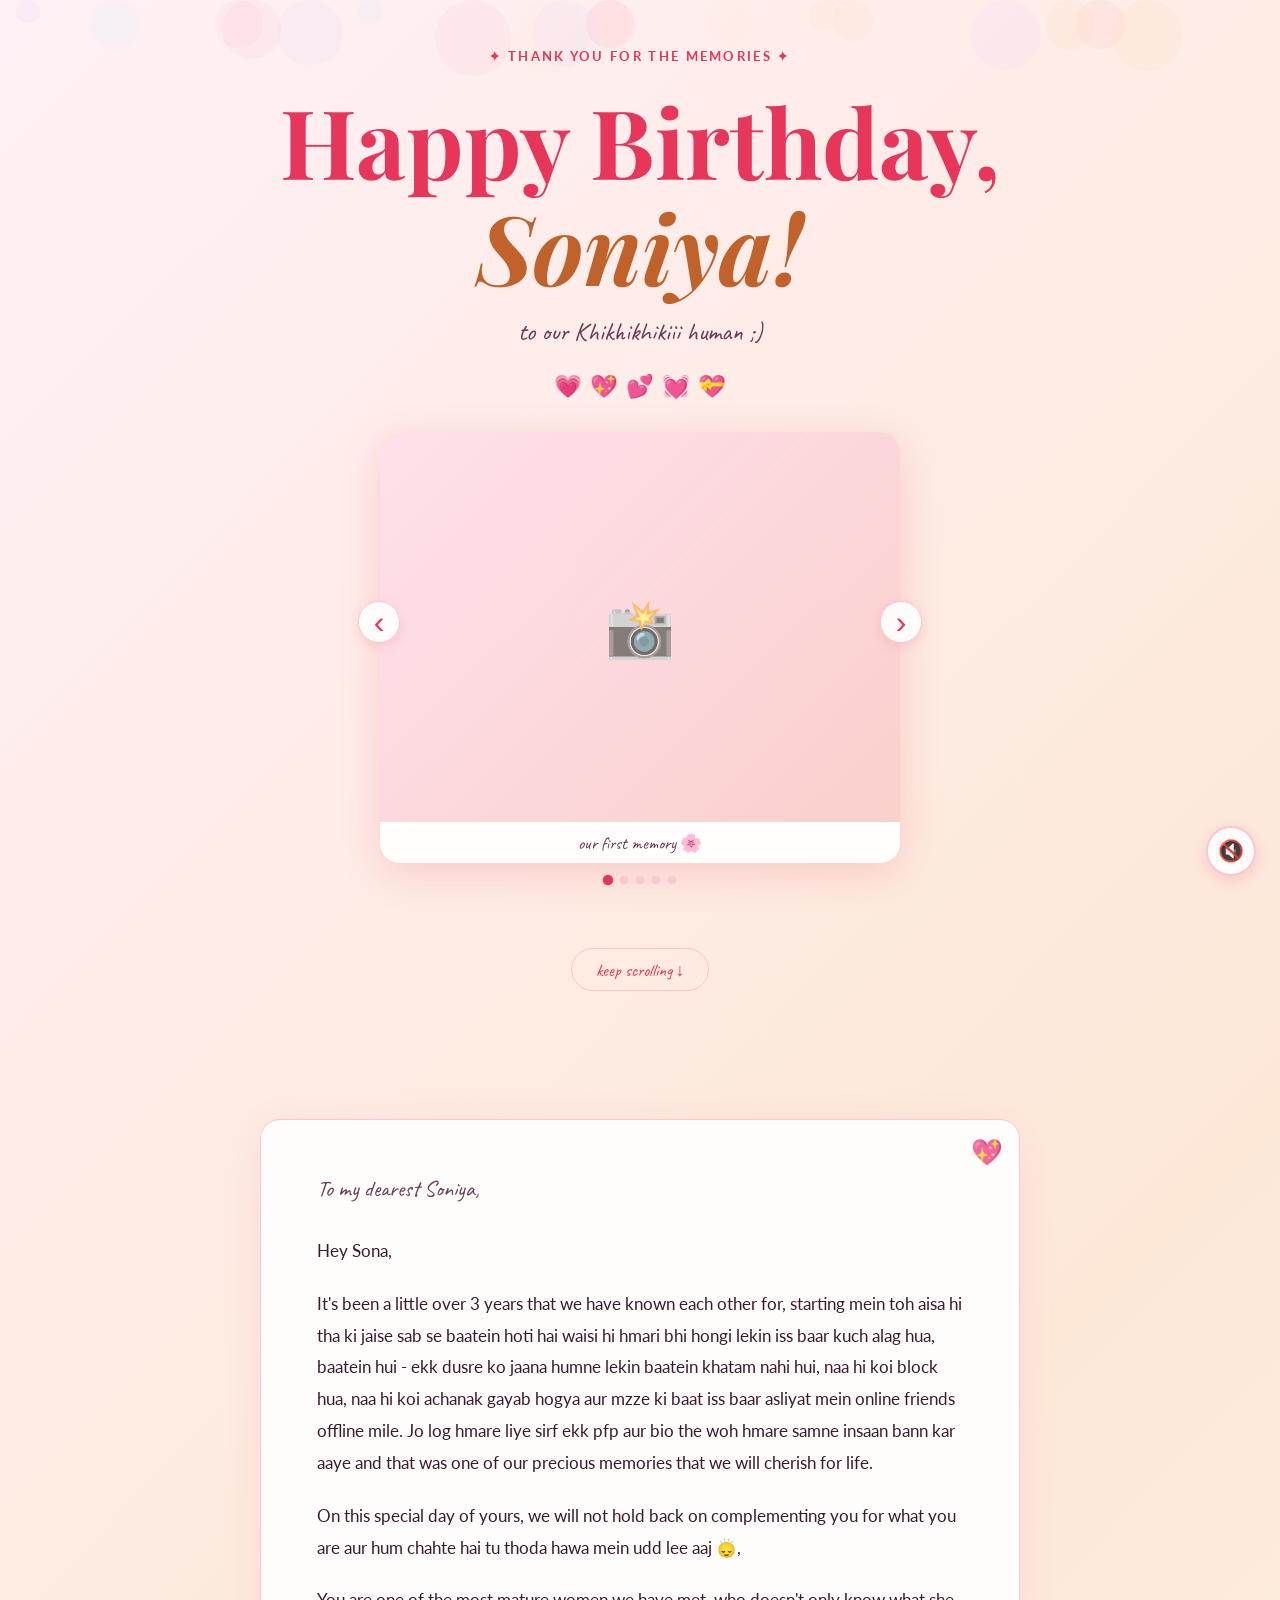
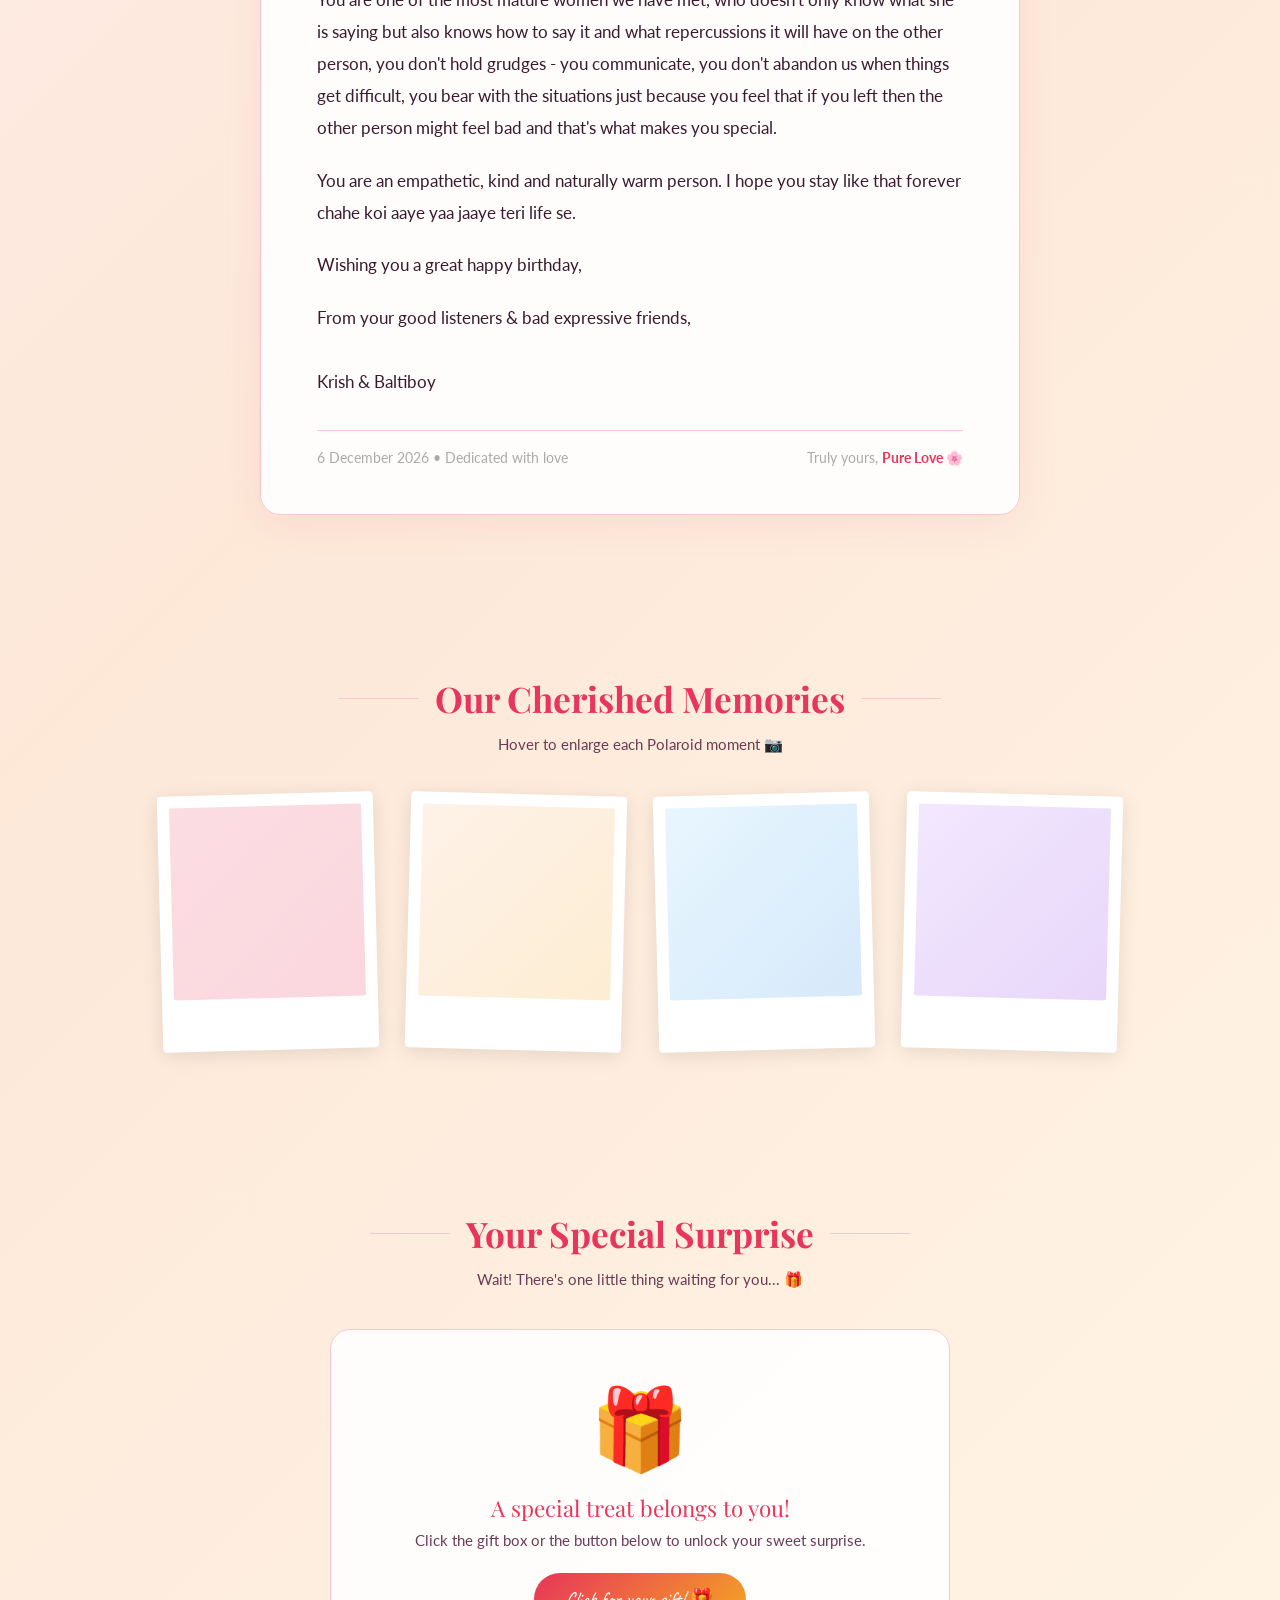
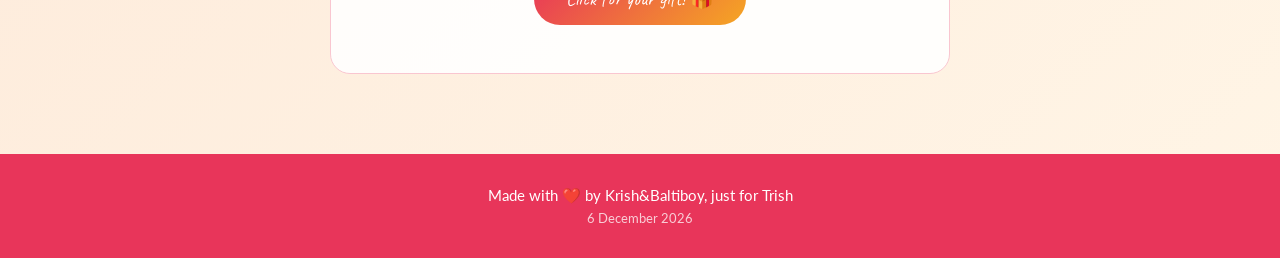
==== birthday-website/index.html @ 28d5ae19 "Successfully added birthday-website project files" ====
<!DOCTYPE html>
<html lang="en">
<head>
  <meta charset="UTF-8" />
  <meta name="viewport" content="width=device-width, initial-scale=1.0"/>
  <title>Happy Birthday, Soniya! 🎂</title>
  <link rel="stylesheet" href="style.css" />
  <link href="https://fonts.googleapis.com/css2?family=Playfair+Display:ital,wght@0,400;0,700;1,400&family=Lato:wght@300;400;700&family=Caveat:wght@400;600&display=swap" rel="stylesheet">
</head>
<body>

  <!-- Audio players -->
  <audio id="normalMusic" loop>
    <source src="https://www.bensound.com/bensound-music/bensound-romantic.mp3" type="audio/mpeg">
  </audio>
  <audio id="bdayMusic" loop>
    <source src="https://www.soundhelix.com/examples/mp3/SoundHelix-Song-1.mp3" type="audio/mpeg">
  </audio>

  <!-- Music toggle button -->
  <button class="music-btn" id="musicBtn" onclick="toggleMusic()">🔇</button>

  <!-- Floating background elements -->
  <div class="bg-floaters" id="bgFloaters"></div>

  <!-- COUNTDOWN / BIRTHDAY BANNER -->
  <div id="countdownBanner" class="countdown-banner">
    <div id="countdownInner"></div>
  </div>

  <!-- HERO SECTION -->
  <section id="hero">
    <div class="sparkles" id="sparkles"></div>
    <p class="eyebrow" id="heroEyebrow">✦ wishing you the happiest day ✦</p>
    <h1 id="heroTitle">Happy Birthday,<br><span class="name">Soniya!</span></h1>
    <p class="tagline" id="heroTagline">to our Khikhikhikiii human ;)</p>
    <div class="hearts-row" id="heartsRow"></div>

    <!-- PHOTO CAROUSEL -->
    <div class="carousel-wrapper">
      <button class="carousel-arrow left" onclick="moveCarousel(-1)">&#8249;</button>
      <div class="carousel-track-outer">
        <div class="carousel-track" id="carouselTrack">
          <div class="carousel-slide">
            <div class="carousel-photo cp1">📸</div>
            <p class="carousel-caption">our first memory 🌸</p>
          </div>
          <div class="carousel-slide">
            <div class="carousel-photo cp2">📸</div>
            <p class="carousel-caption">laughing together ✨</p>
          </div>
          <div class="carousel-slide">
            <div class="carousel-photo cp3">📸</div>
            <p class="carousel-caption">always smiling 💫</p>
          </div>
          <div class="carousel-slide">
            <div class="carousel-photo cp4">📸</div>
            <p class="carousel-caption">sweet moments 🎂</p>
          </div>
          <div class="carousel-slide">
            <div class="carousel-photo cp5">📸</div>
            <p class="carousel-caption">my favorite human 💖</p>
          </div>
        </div>
      </div>
      <button class="carousel-arrow right" onclick="moveCarousel(1)">&#8250;</button>
      <div class="carousel-dots" id="carouselDots"></div>
    </div>

    <a href="#letter" class="scroll-btn">keep scrolling ↓</a>
  </section>

  <!-- LETTER SECTION -->
  <section id="letter">
    <div class="letter-card">
      <span class="letter-heart">💖</span>
      <div class="letter-inner">
        <p class="salutation">To my dearest Soniya,</p>
        <p>Hey Sona,</p>
        <p>It's been a little over 3 years that we have known each other for, starting mein toh aisa hi tha ki jaise sab se baatein hoti hai waisi hi hmari bhi hongi lekin iss baar kuch alag hua, baatein hui - ekk dusre ko jaana humne lekin baatein khatam nahi hui, naa hi koi block hua, naa hi koi achanak gayab hogya aur mzze ki baat iss baar asliyat mein online friends offline mile. Jo log hmare liye sirf ekk pfp aur bio the woh hmare samne insaan bann kar aaye and that was one of our precious memories that we will cherish for life.</p>
        <p>On this special day of yours, we will not hold back on complementing you for what you are aur hum chahte hai tu thoda hawa mein udd lee aaj 🙂‍↕️,</p>
        <p>You are one of the most mature women we have met, who doesn't only know what she is saying but also knows how to say it and what repercussions it will have on the other person, you don't hold grudges - you communicate, you don't abandon us when things get difficult, you bear with the situations just because you feel that if you left then the other person might feel bad and that's what makes you special.</p>
        <p>You are an empathetic, kind and naturally warm person. I hope you stay like that forever chahe koi aaye yaa jaaye teri life se.</p>
        <p>Wishing you a great happy birthday,</p>
        <p>From your good listeners & bad expressive friends,</p>
        <p class="sign-off">Krish & Baltiboy</p>
      </div>
      <div class="letter-footer">
        <span class="letter-date" id="letterDate"></span>
        <span class="letter-brand">Truly yours, <strong>Pure Love 🌸</strong></span>
      </div>
    </div>
  </section>

  <!-- MEMORIES SECTION -->
  <section id="memories">
    <div class="section-header">
      <span class="line"></span>
      <h2>Our Cherished Memories</h2>
      <span class="line"></span>
    </div>
    <p class="section-sub">Hover to enlarge each Polaroid moment 📷</p>
    <div class="polaroid-grid">
      <div class="polaroid">
        <div class="polaroid-photo ph1"></div>
      </div>
      <div class="polaroid">
        <div class="polaroid-photo ph2"></div>
      </div>
      <div class="polaroid">
        <div class="polaroid-photo ph3"></div>
      </div>
      <div class="polaroid">
        <div class="polaroid-photo ph4"></div>
      </div>
    </div>
  </section>

  <!-- SURPRISE SECTION -->
  <section id="surprise">
    <div class="section-header">
      <span class="line"></span>
      <h2>Your Special Surprise</h2>
      <span class="line"></span>
    </div>
    <p class="section-sub">Wait! There's one little thing waiting for you... 🎁</p>

    <div class="gift-box-wrapper" id="giftWrapper">
      <div class="gift-front" id="giftFront">
        <div class="gift-icon" onclick="revealGift()">🎁</div>
        <p class="gift-title">A special treat belongs to you!</p>
        <p class="gift-hint">Click the gift box or the button below to unlock your sweet surprise.</p>
        <button class="gift-btn" onclick="revealGift()">Click for your gift! 🎁</button>
      </div>

      <div class="gift-reveal" id="giftReveal">
        <div class="confetti-burst" id="confettiBurst"></div>
        <p class="reveal-title">Ta-Da! Go treat yourself! 🎉</p>
        <p class="reveal-sub">Here is a little sweet treat. Go grab your favorite double chocolate cookie or a special latte today!</p>

        <!-- IMAGE FOR GIFT SURPRISE -->
        <div class="note-wrapper">
          <img class="gift-display-image" src="images/image.png" alt="Birthday surprise gift" />
        </div>

        <button class="fold-btn" onclick="foldBack()">Fold surprise back ↩</button>
      </div>
    </div>
  </section>

  <!-- FOOTER -->
  <footer>
    <p>Made with ❤️ by Krish&Baltiboy, just for Trish</p>
    <p class="footer-date" id="footerDate"></p>
  </footer>

  <script src="script.js"></script>
</body>
</html>
---- birthday-website/style.css ----
*, *::before, *::after { margin: 0; padding: 0; box-sizing: border-box; }

:root {
  --pink: #e8355a;
  --pink-light: #f9c6d0;
  --pink-pale: #fff0f5;
  --peach: #fde8d8;
  --gold: #f5a623;
  --text-dark: #3a1a2e;
  --text-mid: #6b3a55;
  --white: #ffffff;
  --gradient-bg: linear-gradient(135deg, #fff0f5 0%, #fde8d8 50%, #fff5e6 100%);
}

html { scroll-behavior: smooth; }

body {
  font-family: 'Lato', sans-serif;
  background: var(--gradient-bg);
  color: var(--text-dark);
  overflow-x: hidden;
}

/* Birthday mode — extra sparkle background */
body.is-bday {
  background: linear-gradient(135deg, #ffe0ec 0%, #ffd6c8 50%, #fff0d6 100%);
}

/* ── MUSIC BUTTON ── */
.music-btn {
  position: fixed;
  bottom: 1.5rem;
  right: 1.5rem;
  z-index: 1000;
  width: 50px; height: 50px;
  border-radius: 50%;
  border: 2px solid var(--pink-light);
  background: rgba(255,255,255,0.9);
  font-size: 1.3rem;
  cursor: pointer;
  box-shadow: 0 4px 15px rgba(232,53,90,0.2);
  transition: transform 0.2s, box-shadow 0.2s;
}
.music-btn:hover { transform: scale(1.1); }
.music-btn.playing {
  border-color: var(--pink);
  animation: musicPulse 1.5s ease-in-out infinite;
}
@keyframes musicPulse {
  0%, 100% { box-shadow: 0 4px 15px rgba(232,53,90,0.2); }
  50%       { box-shadow: 0 4px 25px rgba(232,53,90,0.5); }
}

/* ── COUNTDOWN BANNER ── */
.countdown-banner {
  display: none;
  position: sticky;
  top: 0;
  z-index: 500;
  background: linear-gradient(90deg, #e8355a, #f5a623);
  color: white;
  text-align: center;
  padding: 0.8rem 1rem;
  box-shadow: 0 2px 12px rgba(232,53,90,0.3);
}
.countdown-banner.visible { display: block; }

.cd-label {
  font-family: 'Caveat', cursive;
  font-size: 1rem;
  margin-bottom: 0.4rem;
  opacity: 0.95;
}
.cd-blocks {
  display: inline-flex;
  align-items: center;
  gap: 0.4rem;
}
.cd-block {
  display: flex;
  flex-direction: column;
  align-items: center;
  background: rgba(255,255,255,0.2);
  border-radius: 8px;
  padding: 0.25rem 0.7rem;
  min-width: 52px;
}
.cd-num {
  font-family: 'Playfair Display', serif;
  font-size: 1.5rem;
  font-weight: 700;
  line-height: 1;
}
.cd-unit {
  font-size: 0.6rem;
  text-transform: uppercase;
  letter-spacing: 0.1em;
  opacity: 0.85;
}
.cd-sep {
  font-size: 1.4rem;
  font-weight: bold;
  opacity: 0.7;
  margin-bottom: 0.8rem;
}

/* ── BACKGROUND FLOATERS ── */
.bg-floaters {
  position: fixed;
  inset: 0;
  pointer-events: none;
  z-index: 0;
  overflow: hidden;
}
.floater {
  position: absolute;
  border-radius: 50%;
  opacity: 0.18;
  animation: floatDot linear infinite;
}
@keyframes floatDot {
  0%   { transform: translateY(100vh) scale(0.5); opacity: 0; }
  10%  { opacity: 0.18; }
  90%  { opacity: 0.18; }
  100% { transform: translateY(-10vh) scale(1); opacity: 0; }
}

/* ── HERO ── */
#hero {
  min-height: 100vh;
  display: flex;
  flex-direction: column;
  align-items: center;
  justify-content: center;
  text-align: center;
  padding: 3rem 1.5rem;
  position: relative;
  z-index: 1;
}

.eyebrow {
  font-size: 0.8rem;
  letter-spacing: 0.18em;
  color: var(--pink);
  font-weight: 700;
  text-transform: uppercase;
  margin-bottom: 1.5rem;
  animation: fadeUp 0.8s ease both;
}

#hero h1 {
  font-family: 'Playfair Display', serif;
  font-size: clamp(3rem, 8vw, 6rem);
  color: var(--pink);
  line-height: 1.1;
  animation: fadeUp 0.9s ease 0.1s both;
}
#hero h1 .name {
  color: #c0622a;
  font-style: italic;
  display: block;
}

.tagline {
  font-family: 'Caveat', cursive;
  font-size: 1.6rem;
  color: var(--text-mid);
  margin-top: 1rem;
  animation: fadeUp 1s ease 0.2s both;
}

.hearts-row {
  display: flex;
  gap: 0.5rem;
  margin-top: 1.5rem;
  animation: fadeUp 1s ease 0.3s both;
}
.heart-float {
  font-size: 1.4rem;
  animation: heartBeat 1.8s ease-in-out infinite;
}
.heart-float:nth-child(2) { animation-delay: 0.3s; }
.heart-float:nth-child(3) { animation-delay: 0.6s; }
@keyframes heartBeat {
  0%, 100% { transform: scale(1); }
  50%       { transform: scale(1.3); }
}

.scroll-btn {
  margin-top: 2.5rem;
  font-family: 'Caveat', cursive;
  font-size: 1.1rem;
  color: var(--pink);
  text-decoration: none;
  border: 1.5px solid var(--pink-light);
  padding: 0.6rem 1.5rem;
  border-radius: 50px;
  animation: fadeUp 1s ease 0.4s both, bounce 2s ease 1.5s infinite;
  transition: background 0.2s;
}
.scroll-btn:hover { background: var(--pink-light); }
@keyframes bounce {
  0%, 100% { transform: translateY(0); }
  50%       { transform: translateY(6px); }
}

/* Sparkles */
.sparkles { position: absolute; inset: 0; pointer-events: none; }
.sparkle {
  position: absolute;
  animation: sparklePop 3s ease-in-out infinite;
  opacity: 0;
}
@keyframes sparklePop {
  0%, 100% { opacity: 0; transform: scale(0) rotate(0deg); }
  50%       { opacity: 1; transform: scale(1) rotate(180deg); }
}

/* ── LETTER ── */
#letter { padding: 5rem 1.5rem; position: relative; z-index: 1; }

.letter-card {
  position: relative;
  max-width: 760px;
  margin: 0 auto;
  background: rgba(255,255,255,0.88);
  border-radius: 20px;
  border: 1px solid var(--pink-light);
  padding: 3rem 3.5rem;
  box-shadow: 0 8px 40px rgba(232,53,90,0.08);
  opacity: 0;
  transform: translateY(30px);
  transition: opacity 0.7s ease, transform 0.7s ease;
}
.letter-card.visible { opacity: 1; transform: translateY(0); }

.letter-heart {
  position: absolute;
  top: 1rem;
  right: 1rem;
  font-size: 1.6rem;
  color: var(--pink);
  opacity: 0.9;
  animation: heartBeat 2s ease-in-out infinite;
}

.letter-inner p {
  font-size: 1.05rem;
  line-height: 1.9;
  color: var(--text-dark);
  margin-bottom: 1.3rem;
}
.salutation {
  font-family: 'Caveat', cursive;
  font-size: 1.4rem !important;
  color: var(--text-mid) !important;
  margin-bottom: 1.5rem !important;
}
.sign-off { margin-top: 2rem !important; }
.signature {
  font-family: 'Caveat', cursive;
  font-size: 1.5rem;
  color: var(--pink);
  display: block;
  margin-top: 0.3rem;
}
.letter-footer {
  display: flex;
  justify-content: space-between;
  align-items: center;
  margin-top: 2rem;
  padding-top: 1.2rem;
  border-top: 1px solid var(--pink-light);
  font-size: 0.85rem;
  color: #aaa;
  flex-wrap: wrap;
  gap: 0.5rem;
}
.letter-brand strong { color: var(--pink); }

/* ── SECTION COMMON ── */
section { position: relative; z-index: 1; }

.section-header {
  display: flex;
  align-items: center;
  gap: 1rem;
  justify-content: center;
  margin-bottom: 0.8rem;
}
.section-header h2 {
  font-family: 'Playfair Display', serif;
  font-size: clamp(1.6rem, 4vw, 2.2rem);
  color: var(--pink);
  white-space: nowrap;
}
.line { flex: 1; max-width: 80px; height: 1px; background: var(--pink-light); }
.section-sub { text-align: center; color: var(--text-mid); font-size: 0.95rem; margin-bottom: 2.5rem; }

/* ── MEMORIES ── */
#memories { padding: 5rem 1.5rem; }

.polaroid-grid {
  display: grid;
  grid-template-columns: repeat(auto-fit, minmax(200px, 1fr));
  gap: 2rem;
  max-width: 960px;
  margin: 0 auto;
}

.polaroid {
  background: white;
  padding: 12px 12px 40px;
  border-radius: 4px;
  box-shadow: 0 4px 20px rgba(0,0,0,0.1);
  transition: transform 0.35s cubic-bezier(.34,1.56,.64,1), box-shadow 0.35s ease;
  cursor: pointer;
  opacity: 0;
  transform: translateY(30px) rotate(-1deg);
}
.polaroid:nth-child(even) { transform: translateY(30px) rotate(1deg); }
.polaroid.visible { opacity: 1; }
.polaroid.visible:nth-child(odd)  { transform: rotate(-1.5deg); }
.polaroid.visible:nth-child(even) { transform: rotate(1.5deg); }
.polaroid:hover {
  transform: scale(1.1) rotate(0deg) !important;
  box-shadow: 0 16px 50px rgba(232,53,90,0.18);
  z-index: 10;
}

.polaroid-photo {
  width: 100%;
  aspect-ratio: 1;
  border-radius: 2px;
  margin-bottom: 12px;
  display: flex;
  align-items: center;
  justify-content: center;
  font-size: 2.5rem;
  opacity: 0.6;
}
.ph1 { background: linear-gradient(135deg, #f9c6d0, #e8355a55); }
.ph2 { background: linear-gradient(135deg, #fde8d8, #f5a62355); }
.ph3 { background: linear-gradient(135deg, #d8f0fd, #3590e855); }
.ph4 { background: linear-gradient(135deg, #e8d8fd, #9035e855); }

.polaroid-label {
  font-family: 'Caveat', cursive;
  font-size: 1rem;
  text-align: center;
  color: var(--text-dark);
  line-height: 1.3;
}

/* ── SURPRISE ── */
#surprise { padding: 5rem 1.5rem; }

.gift-box-wrapper {
  max-width: 620px;
  margin: 0 auto;
  background: rgba(255,255,255,0.88);
  border-radius: 20px;
  border: 1px solid var(--pink-light);
  padding: 3rem 2.5rem;
  text-align: center;
  min-height: 320px;
  position: relative;
  overflow: hidden;
}

.gift-front { animation: fadeUp 0.6s ease both; }

.gift-icon {
  font-size: 5rem;
  cursor: pointer;
  display: inline-block;
  animation: giftWiggle 2s ease-in-out infinite;
}
.gift-icon:hover { transform: scale(1.15); }
@keyframes giftWiggle {
  0%, 100% { transform: rotate(-3deg); }
  50%       { transform: rotate(3deg); }
}

.gift-title { font-family: 'Playfair Display', serif; font-size: 1.4rem; color: var(--pink); margin: 1rem 0 0.5rem; }
.gift-hint  { color: var(--text-mid); font-size: 0.95rem; margin-bottom: 1.5rem; }

.gift-btn {
  background: linear-gradient(135deg, #e8355a, #f5a623);
  color: white;
  border: none;
  padding: 0.9rem 2rem;
  border-radius: 50px;
  font-family: 'Caveat', cursive;
  font-size: 1.2rem;
  cursor: pointer;
  transition: transform 0.2s, box-shadow 0.2s;
}
.gift-btn:hover { transform: scale(1.04); box-shadow: 0 6px 20px rgba(232,53,90,0.3); }

.gift-reveal { display: none; animation: fadeUp 0.6s ease both; }
.gift-reveal.show { display: block; }

.reveal-title { font-family: 'Playfair Display', serif; font-size: 1.8rem; color: var(--pink); margin-bottom: 0.5rem; }
.reveal-sub   { color: var(--text-mid); margin-bottom: 1.5rem; font-size: 0.95rem; }

/* ₹200 Note SVG */
.note-wrapper {
  max-width: 520px;
  margin: 0 auto 1.5rem;
  filter: drop-shadow(0 8px 25px rgba(180,120,0,0.35));
  transition: transform 0.3s ease;
}
.note-wrapper:hover { transform: scale(1.02) rotate(-0.5deg); }
.gift-display-image {
  width: 100%;
  height: auto;
  display: block;
  border-radius: 12px;
  object-fit: cover;
}

.fold-btn {
  background: transparent;
  border: 1px solid var(--pink-light);
  color: var(--text-mid);
  padding: 0.5rem 1.2rem;
  border-radius: 50px;
  cursor: pointer;
  font-size: 0.9rem;
  transition: background 0.2s;
}
.fold-btn:hover { background: var(--pink-light); }

/* Confetti */
.confetti-burst { position: absolute; inset: 0; pointer-events: none; }
.confetti-piece {
  position: absolute;
  animation: confettiFall linear forwards;
}
@keyframes confettiFall {
  0%   { transform: translateY(-20px) rotate(0deg); opacity: 1; }
  100% { transform: translateY(400px) rotate(720deg); opacity: 0; }
}

/* ── FOOTER ── */
footer {
  background: var(--pink);
  color: white;
  text-align: center;
  padding: 2rem;
  font-size: 0.95rem;
  position: relative;
  z-index: 1;
}
footer .footer-date { opacity: 0.75; font-size: 0.8rem; margin-top: 0.3rem; }

/* ── ANIMATIONS ── */
@keyframes fadeUp {
  from { opacity: 0; transform: translateY(20px); }
  to   { opacity: 1; transform: translateY(0); }
}

/* ── CAROUSEL ── */
.carousel-wrapper {
  position: relative;
  width: 100%;
  max-width: 520px;
  margin: 2rem auto 1.5rem;
  animation: fadeUp 1s ease 0.35s both;
}

.carousel-track-outer {
  overflow: hidden;
  border-radius: 20px;
  box-shadow: 0 10px 40px rgba(232,53,90,0.18);
}

.carousel-track {
  display: flex;
  transition: transform 0.5s cubic-bezier(.77,0,.18,1);
}

.carousel-slide {
  min-width: 100%;
  display: flex;
  flex-direction: column;
  align-items: center;
}

.carousel-photo {
  width: 100%;
  aspect-ratio: 4/3;
  display: flex;
  align-items: center;
  justify-content: center;
  font-size: 3.5rem;
  opacity: 0.55;
  border-radius: 20px 20px 0 0;
}
/* To swap in a real photo, replace the background with:
   background: url('images/photo1.jpg') center/cover no-repeat; */
.cp1 { background: linear-gradient(135deg, #ffd6e8, #e8355a44); }
.cp2 { background: linear-gradient(135deg, #fde8d8, #f5a62355); }
.cp3 { background: linear-gradient(135deg, #d8f0fd, #3590e855); }
.cp4 { background: linear-gradient(135deg, #e8d8fd, #9035e855); }
.cp5 { background: linear-gradient(135deg, #d8fde8, #35e85555); }

.carousel-caption {
  background: rgba(255,255,255,0.92);
  width: 100%;
  text-align: center;
  font-family: 'Caveat', cursive;
  font-size: 1.1rem;
  color: var(--text-mid);
  padding: 0.6rem 1rem;
  border-radius: 0 0 20px 20px;
}

.carousel-arrow {
  position: absolute;
  top: 42%;
  transform: translateY(-50%);
  background: rgba(255,255,255,0.9);
  border: 1.5px solid var(--pink-light);
  color: var(--pink);
  font-size: 2rem;
  width: 42px; height: 42px;
  border-radius: 50%;
  cursor: pointer;
  z-index: 10;
  display: flex;
  align-items: center;
  justify-content: center;
  line-height: 1;
  transition: background 0.2s, transform 0.2s;
  box-shadow: 0 3px 12px rgba(232,53,90,0.15);
}
.carousel-arrow:hover { background: var(--pink-light); transform: translateY(-50%) scale(1.1); }
.carousel-arrow.left  { left: -22px; }
.carousel-arrow.right { right: -22px; }

.carousel-dots {
  display: flex;
  justify-content: center;
  gap: 8px;
  margin-top: 0.8rem;
}
.carousel-dot {
  width: 8px; height: 8px;
  border-radius: 50%;
  background: var(--pink-light);
  cursor: pointer;
  transition: background 0.3s, transform 0.3s;
  border: none;
}
.carousel-dot.active {
  background: var(--pink);
  transform: scale(1.3);
}

/* ── RESPONSIVE ── */
@media (max-width: 600px) {
  .letter-card { padding: 2rem 1.5rem; }
  .polaroid-grid { grid-template-columns: repeat(2, 1fr); gap: 1rem; }
  .cd-num { font-size: 1.2rem; }
  .cd-block { min-width: 42px; padding: 0.2rem 0.5rem; }
}
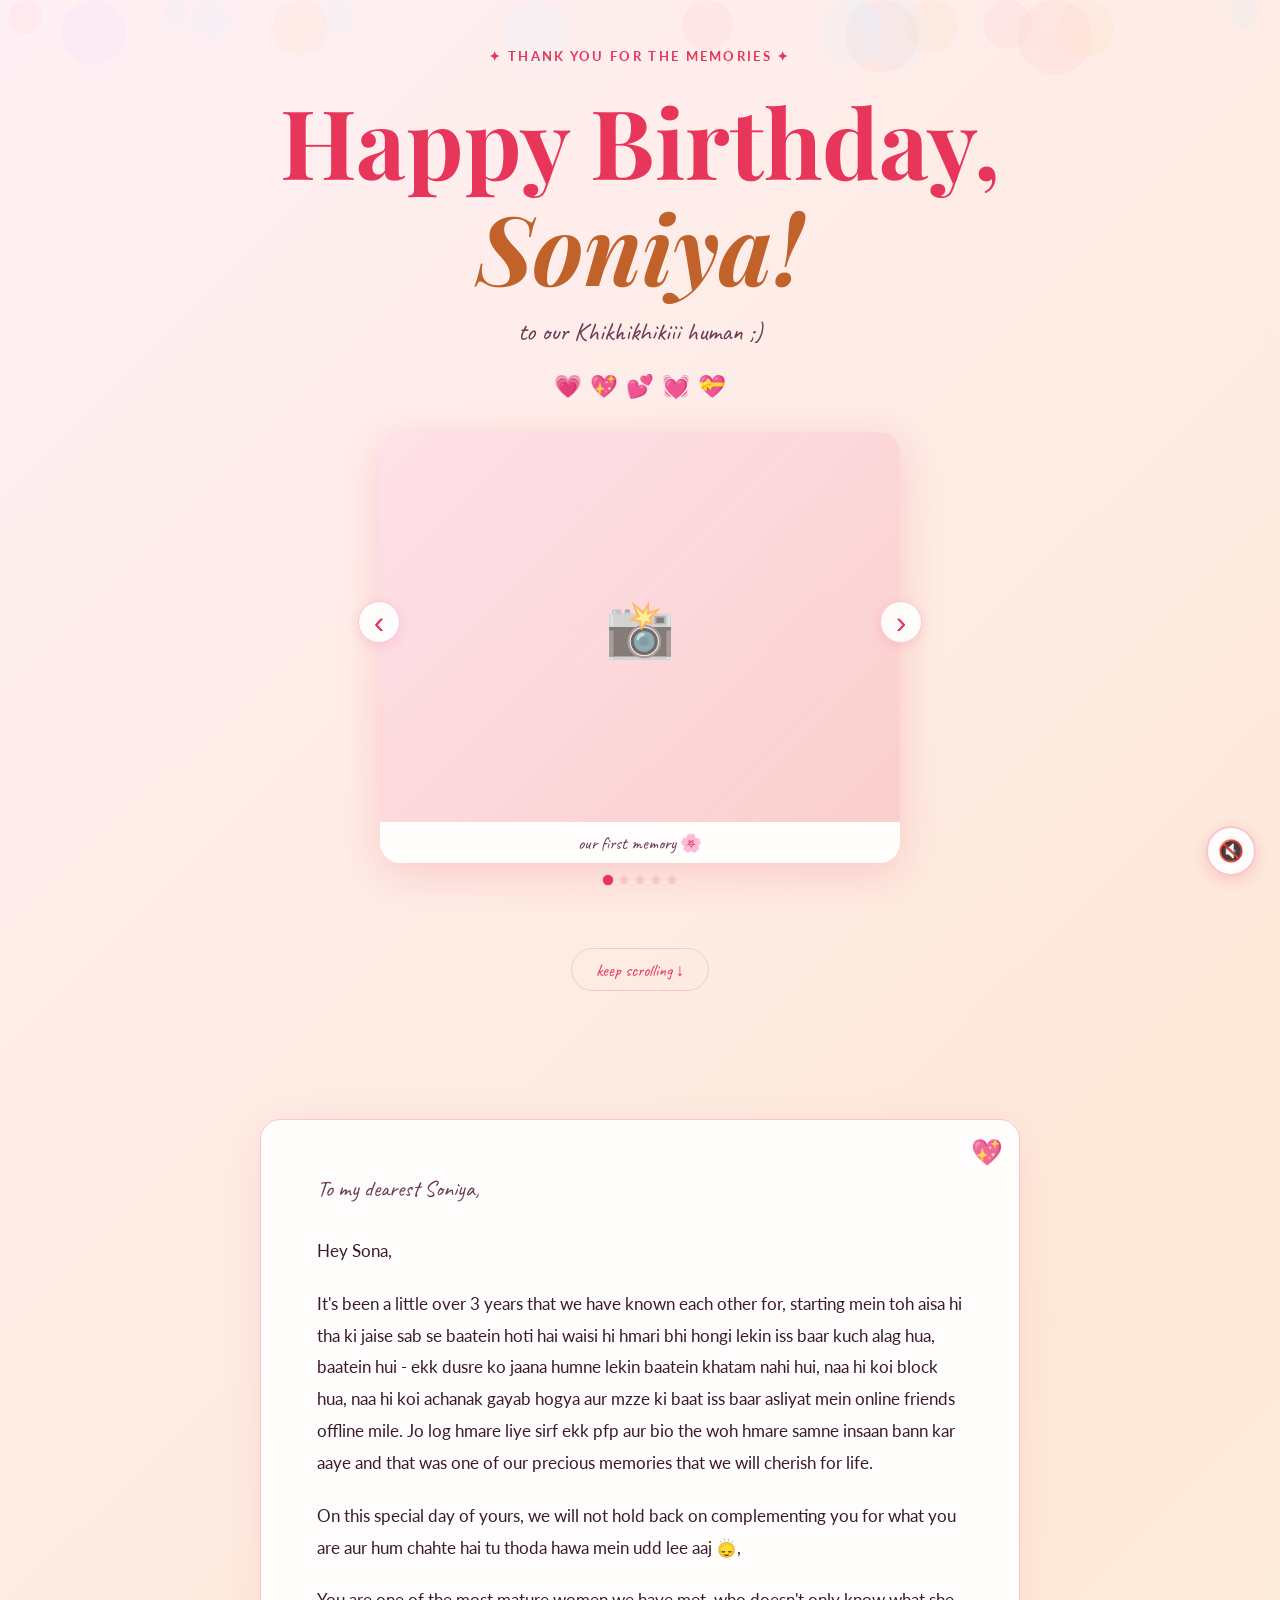
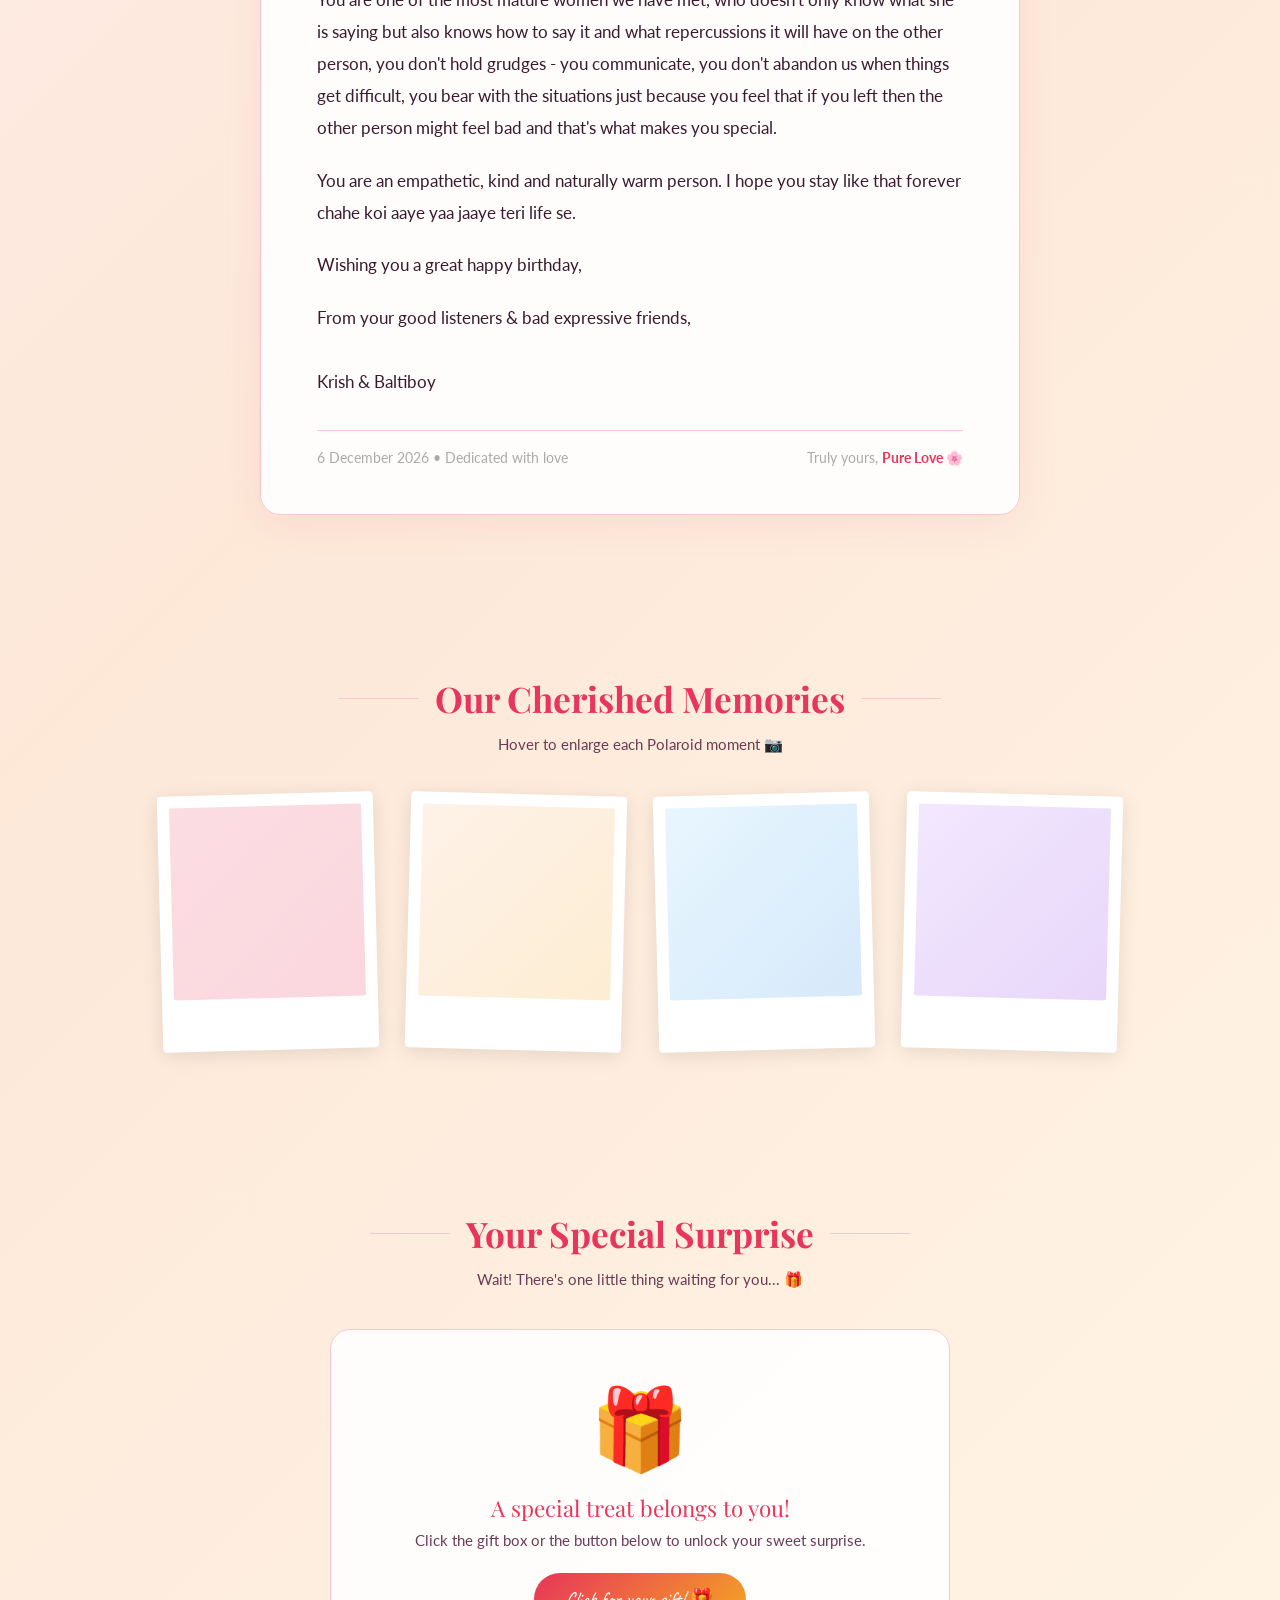
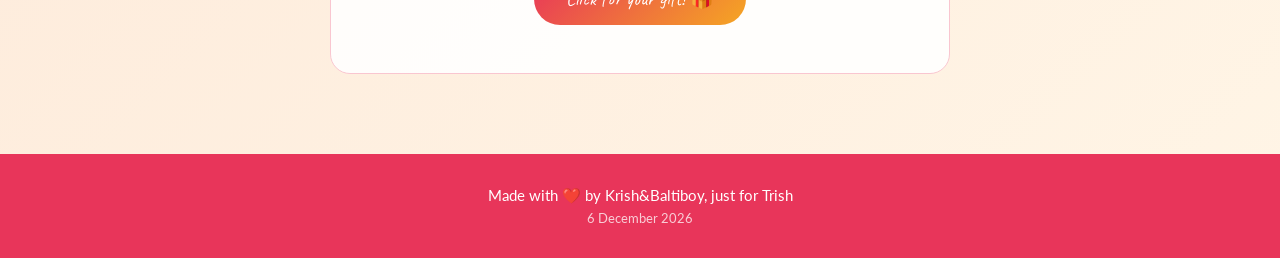
==== commit c67021ff: "text" ====
--- a/birthday-website/index.html
+++ b/birthday-website/index.html
@@ -76,8 +76,8 @@
       <span class="letter-heart">💖</span>
       <div class="letter-inner">
         <p class="salutation">To my dearest Soniya,</p>
-        <p>Hey Sona,</p>
-        <p>It's been a little over 3 years that we have known each other for, starting mein toh aisa hi tha ki jaise sab se baatein hoti hai waisi hi hmari bhi hongi lekin iss baar kuch alag hua, baatein hui - ekk dusre ko jaana humne lekin baatein khatam nahi hui, naa hi koi block hua, naa hi koi achanak gayab hogya aur mzze ki baat iss baar asliyat mein online friends offline mile. Jo log hmare liye sirf ekk pfp aur bio the woh hmare samne insaan bann kar aaye and that was one of our precious memories that we will cherish for life.</p>
+        <p>Hey Sona, </p>
+        <p>It's been a little over 3 years that we have known each other for, starting mein toh aisa hi tha ki jaise sab se baatein hoti hai waisi hi hmari bhi hongi lekin iss baar kuch alag hua, baatein hui - ekk dusre ko jaana humne lekin baatein khatam nahi hui, naa hi koi block hua, naa hi koi achanak gayab hogya aur mzze ki baat iss baar asliyat mein online friends offline mile. Jo log hmare liye sirf ekk pfp aur bio the woh hmare samne insaan bann kar aaye and that was one of our precious memories that we will cherish for life. </p>
         <p>On this special day of yours, we will not hold back on complementing you for what you are aur hum chahte hai tu thoda hawa mein udd lee aaj 🙂‍↕️,</p>
         <p>You are one of the most mature women we have met, who doesn't only know what she is saying but also knows how to say it and what repercussions it will have on the other person, you don't hold grudges - you communicate, you don't abandon us when things get difficult, you bear with the situations just because you feel that if you left then the other person might feel bad and that's what makes you special.</p>
         <p>You are an empathetic, kind and naturally warm person. I hope you stay like that forever chahe koi aaye yaa jaaye teri life se.</p>
